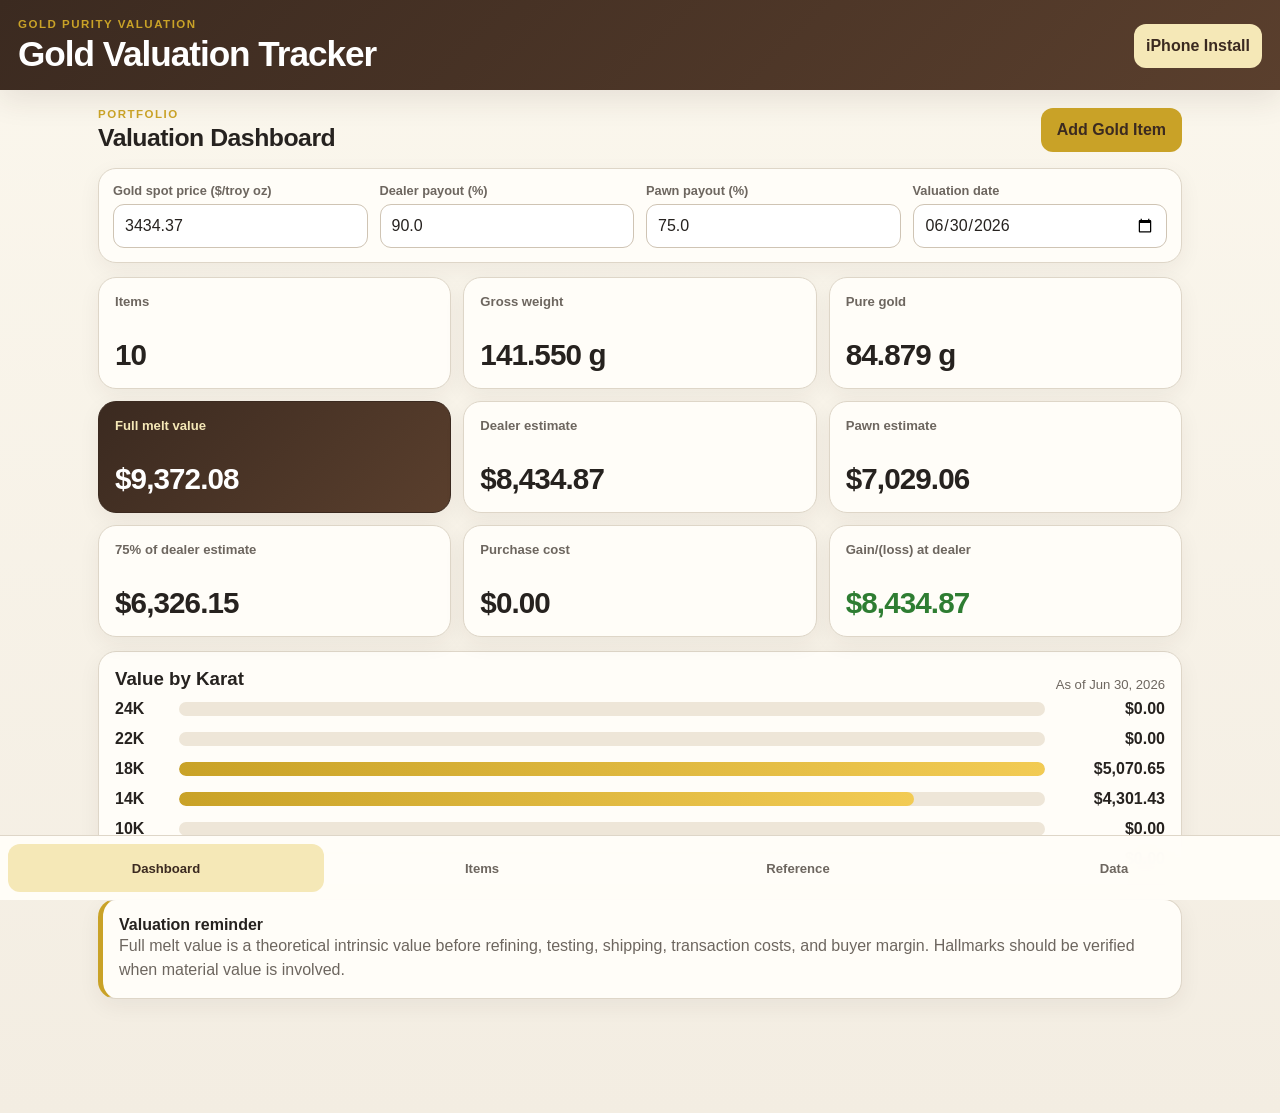
==== index.html @ 8923f3bc "Add files via upload" ====
<!DOCTYPE html>
<html lang="en">
<head>
  <meta charset="UTF-8">
  <meta name="viewport" content="width=device-width, initial-scale=1, viewport-fit=cover">
  <meta name="theme-color" content="#3b2a20">
  <meta name="apple-mobile-web-app-capable" content="yes">
  <meta name="apple-mobile-web-app-status-bar-style" content="black-translucent">
  <meta name="apple-mobile-web-app-title" content="Gold Tracker">
  <meta name="description" content="Interactive gold purity and investment valuation tracker.">
  <link rel="manifest" href="manifest.webmanifest">
  <link rel="apple-touch-icon" href="icons/apple-touch-icon.png">
  <link rel="icon" href="icons/icon-192.png">
  <link rel="stylesheet" href="styles.css">
  <title>Gold Valuation Tracker</title>
</head>
<body>
  <div class="app-shell">
    <header class="topbar">
      <div>
        <p class="eyebrow">Gold Purity Valuation</p>
        <h1>Gold Valuation Tracker</h1>
      </div>
      <button class="icon-button" id="installHelpBtn" aria-label="iPhone installation help">iPhone Install</button>
    </header>

    <nav class="tabbar" aria-label="Main navigation">
      <button class="tab active" data-tab="dashboard">Dashboard</button>
      <button class="tab" data-tab="items">Items</button>
      <button class="tab" data-tab="reference">Reference</button>
      <button class="tab" data-tab="data">Data</button>
    </nav>

    <main>
      <section class="panel active" id="dashboardPanel">
        <div class="section-heading">
          <div>
            <p class="eyebrow">Portfolio</p>
            <h2>Valuation Dashboard</h2>
          </div>
          <button class="primary-button" id="addFromDashboard">Add Gold Item</button>
        </div>

        <div class="settings-card card">
          <div class="field">
            <label for="spotPrice">Gold spot price ($/troy oz)</label>
            <input id="spotPrice" type="number" min="0" step="0.01" inputmode="decimal">
          </div>
          <div class="field">
            <label for="dealerPct">Dealer payout (%)</label>
            <input id="dealerPct" type="number" min="0" max="100" step="0.1" inputmode="decimal">
          </div>
          <div class="field">
            <label for="pawnPct">Pawn payout (%)</label>
            <input id="pawnPct" type="number" min="0" max="100" step="0.1" inputmode="decimal">
          </div>
          <div class="field">
            <label for="valuationDate">Valuation date</label>
            <input id="valuationDate" type="date">
          </div>
        </div>

        <div class="metric-grid">
          <article class="metric card">
            <span>Items</span><strong id="metricItems">0</strong>
          </article>
          <article class="metric card">
            <span>Gross weight</span><strong id="metricGross">0.000 g</strong>
          </article>
          <article class="metric card">
            <span>Pure gold</span><strong id="metricPure">0.000 g</strong>
          </article>
          <article class="metric card emphasis">
            <span>Full melt value</span><strong id="metricMelt">$0.00</strong>
          </article>
          <article class="metric card">
            <span>Dealer estimate</span><strong id="metricDealer">$0.00</strong>
          </article>
          <article class="metric card">
            <span>Pawn estimate</span><strong id="metricPawn">$0.00</strong>
          </article>
          <article class="metric card">
            <span>75% of dealer estimate</span><strong id="metricConservative">$0.00</strong>
          </article>
          <article class="metric card">
            <span>Purchase cost</span><strong id="metricCost">$0.00</strong>
          </article>
          <article class="metric card" id="gainCard">
            <span>Gain/(loss) at dealer</span><strong id="metricGain">$0.00</strong>
          </article>
        </div>

        <div class="card summary-card">
          <div class="card-title-row">
            <h3>Value by Karat</h3>
            <span id="summaryAsOf"></span>
          </div>
          <div id="karatBars" class="bar-list"></div>
        </div>

        <div class="card caution">
          <strong>Valuation reminder</strong>
          <p>Full melt value is a theoretical intrinsic value before refining, testing, shipping, transaction costs, and buyer margin. Hallmarks should be verified when material value is involved.</p>
        </div>
      </section>

      <section class="panel" id="itemsPanel">
        <div class="section-heading">
          <div>
            <p class="eyebrow">Ledger</p>
            <h2>Gold Items</h2>
          </div>
          <button class="primary-button" id="addItemBtn">Add Item</button>
        </div>

        <div class="filters card">
          <div class="field grow">
            <label for="searchItems">Search</label>
            <input id="searchItems" type="search" placeholder="Bracelet, ring, pendant…">
          </div>
          <div class="field">
            <label for="filterKarat">Karat</label>
            <select id="filterKarat">
              <option value="">All</option>
              <option>24K</option><option>22K</option><option>18K</option>
              <option>14K</option><option>10K</option><option>Custom</option>
            </select>
          </div>
          <div class="field">
            <label for="sortItems">Sort</label>
            <select id="sortItems">
              <option value="id">Item number</option>
              <option value="meltDesc">Melt value: high to low</option>
              <option value="weightDesc">Weight: high to low</option>
              <option value="karatDesc">Karat: high to low</option>
              <option value="description">Description</option>
            </select>
          </div>
        </div>

        <div id="itemsList" class="items-list"></div>
        <div id="emptyItems" class="empty-state hidden">
          <h3>No matching items</h3>
          <p>Add an item or adjust the filters.</p>
        </div>
      </section>

      <section class="panel" id="referencePanel">
        <div class="section-heading">
          <div>
            <p class="eyebrow">Purity & Rates</p>
            <h2>Reference Table</h2>
          </div>
        </div>
        <div class="card table-wrap">
          <table>
            <thead>
              <tr>
                <th>Karat</th><th>Purity</th><th>Hallmark</th>
                <th>Melt / g</th><th>Dealer / g</th><th>Pawn / g</th>
              </tr>
            </thead>
            <tbody id="referenceBody"></tbody>
          </table>
        </div>
        <div class="card formula-card">
          <h3>Intrinsic Valuation Formula</h3>
          <code>Net gold-bearing weight × purity × (spot price ÷ 31.1035)</code>
          <p>Deduct stones, springs, watch movements, clasps, and other non-gold components when appropriate.</p>
        </div>
        <div class="card">
          <h3>Verification Status</h3>
          <p><strong>Hallmark Only:</strong> marked purity but not independently verified.</p>
          <p><strong>Acid Tested:</strong> tested with an acid kit.</p>
          <p><strong>XRF Tested:</strong> analyzed using X-ray fluorescence equipment.</p>
        </div>
      </section>

      <section class="panel" id="dataPanel">
        <div class="section-heading">
          <div>
            <p class="eyebrow">Backup & Transfer</p>
            <h2>Data Management</h2>
          </div>
        </div>

        <div class="action-grid">
          <button class="action-card" id="exportJsonBtn">
            <strong>Export Backup</strong><span>Save all settings and items as JSON.</span>
          </button>
          <label class="action-card file-action">
            <strong>Import Backup</strong><span>Restore a JSON backup file.</span>
            <input id="importJsonInput" type="file" accept="application/json,.json">
          </label>
          <button class="action-card" id="exportCsvBtn">
            <strong>Export CSV</strong><span>Open the current ledger in Excel or Numbers.</span>
          </button>
          <button class="action-card" id="copySummaryBtn">
            <strong>Copy Summary</strong><span>Copy totals for a message, note, or email.</span>
          </button>
          <button class="action-card danger-outline" id="resetBtn">
            <strong>Reset to Completed Tracker</strong><span>Restore the 10 original items from the uploaded workbook.</span>
          </button>
        </div>

        <div class="card">
          <h3>Storage</h3>
          <p>This app automatically saves changes in the browser on this device. Export a backup before clearing Safari data or moving to another phone.</p>
          <p id="saveStatus" class="save-status">Saved locally.</p>
        </div>
      </section>
    </main>
  </div>

  <dialog id="itemDialog">
    <form method="dialog" id="itemForm">
      <div class="dialog-header">
        <div>
          <p class="eyebrow">Gold Item</p>
          <h2 id="dialogTitle">Add Item</h2>
        </div>
        <button type="button" class="close-button" id="closeDialogBtn" aria-label="Close">×</button>
      </div>
      <input type="hidden" id="itemId">

      <div class="form-grid">
        <div class="field full">
          <label for="itemDescription">Description</label>
          <input id="itemDescription" required maxlength="80" placeholder="Gold bracelet, necklace, ring…">
        </div>
        <div class="field">
          <label for="itemKarat">Karat</label>
          <select id="itemKarat" required>
            <option value="24K">24K</option><option value="22K">22K</option>
            <option value="18K">18K</option><option value="14K" selected>14K</option>
            <option value="10K">10K</option><option value="Custom">Custom</option>
          </select>
        </div>
        <div class="field">
          <label for="grossWeight">Gross weight (g)</label>
          <input id="grossWeight" type="number" required min="0" step="0.001" inputmode="decimal">
        </div>
        <div class="field">
          <label for="deduction">Non-gold deduction (g)</label>
          <input id="deduction" type="number" min="0" step="0.001" value="0" inputmode="decimal">
        </div>
        <div class="field" id="purityOverrideField">
          <label for="purityOverride">Purity override (%)</label>
          <input id="purityOverride" type="number" min="0" max="100" step="0.1" inputmode="decimal" placeholder="Required for Custom">
        </div>
        <div class="field">
          <label for="purchaseCost">Purchase cost ($)</label>
          <input id="purchaseCost" type="number" min="0" step="0.01" inputmode="decimal">
        </div>
        <div class="field">
          <label for="itemStatus">Verification status</label>
          <select id="itemStatus">
            <option>Unverified</option><option>Hallmark Only</option>
            <option>Acid Tested</option><option>XRF Tested</option>
            <option>Sold</option><option>Keep / Investment</option>
          </select>
        </div>
        <div class="field full">
          <label for="itemNotes">Hallmark / test notes</label>
          <textarea id="itemNotes" rows="3" maxlength="250" placeholder="585 hallmark, stones estimated at 3.5 g…"></textarea>
        </div>
      </div>

      <div class="preview-grid" aria-live="polite">
        <div><span>Net weight</span><strong id="previewNet">0.000 g</strong></div>
        <div><span>Pure gold</span><strong id="previewPure">0.000 g</strong></div>
        <div><span>Melt value</span><strong id="previewMelt">$0.00</strong></div>
        <div><span>Dealer estimate</span><strong id="previewDealer">$0.00</strong></div>
      </div>

      <div class="dialog-actions">
        <button type="button" class="secondary-button" id="cancelDialogBtn">Cancel</button>
        <button type="submit" class="primary-button">Save Item</button>
      </div>
    </form>
  </dialog>

  <dialog id="installDialog">
    <div class="dialog-header">
      <div>
        <p class="eyebrow">iPhone</p>
        <h2>Install on Home Screen</h2>
      </div>
      <button type="button" class="close-button" id="closeInstallBtn" aria-label="Close">×</button>
    </div>
    <ol class="install-steps">
      <li>Open the hosted app link in <strong>Safari</strong>.</li>
      <li>Tap the <strong>Share</strong> button.</li>
      <li>Scroll and select <strong>Add to Home Screen</strong>.</li>
      <li>Keep the name “Gold Tracker” and tap <strong>Add</strong>.</li>
    </ol>
    <p>The app will then open from its gold icon and continue working offline after its first successful load.</p>
  </dialog>

  <div id="toast" class="toast" role="status" aria-live="polite"></div>
  <script>window.DEFAULT_GOLD_STATE = {"version":1,"settings":{"spotPrice":3434.37,"dealerPct":0.9,"pawnPct":0.75,"gramsPerOz":31.1035,"valuationDate":"2026-06-30"},"items":[{"id":1,"description":"Gold Bracelet (Twisted)","karat":"18K","grossWeight":27.22,"deduction":0.0,"purityOverride":null,"purchaseCost":null,"notes":"","status":"Unverified"},{"id":2,"description":"Gold Bracelet (Link)","karat":"14K","grossWeight":21.59,"deduction":0.0,"purityOverride":null,"purchaseCost":null,"notes":"","status":"Unverified"},{"id":3,"description":"Gold Necklace (Smooth)","karat":"18K","grossWeight":16.48,"deduction":0.0,"purityOverride":null,"purchaseCost":null,"notes":"","status":"Unverified"},{"id":4,"description":"Gold Necklace (Braided)","karat":"14K","grossWeight":16.1,"deduction":0.0,"purityOverride":null,"purchaseCost":null,"notes":"","status":"Unverified"},{"id":5,"description":"Gold Necklace (TightLink)","karat":"18K","grossWeight":17.53,"deduction":0.0,"purityOverride":null,"purchaseCost":null,"notes":"","status":"Unverified"},{"id":6,"description":"Earrings (Twist)","karat":"14K","grossWeight":8.3,"deduction":0.0,"purityOverride":null,"purchaseCost":null,"notes":"","status":"Unverified"},{"id":7,"description":"Ring (Moon)","karat":"14K","grossWeight":11.26,"deduction":3.5,"purityOverride":null,"purchaseCost":null,"notes":"","status":"Unverified"},{"id":8,"description":"Pendant","karat":"14K","grossWeight":3.77,"deduction":1.5,"purityOverride":null,"purchaseCost":null,"notes":"","status":"Unverified"},{"id":9,"description":"Ring (Ruby)","karat":"14K","grossWeight":9.3,"deduction":4.0,"purityOverride":null,"purchaseCost":null,"notes":"","status":"Unverified"},{"id":10,"description":"Ring (Blue Stone)","karat":"14K","grossWeight":10.0,"deduction":4.5,"purityOverride":null,"purchaseCost":null,"notes":"","status":"Unverified"}]};</script>
  <script src="app.js"></script>
</body>
</html>
---- styles.css ----
:root {
  --brown: #3b2a20;
  --brown-2: #5a3f2d;
  --gold: #c9a227;
  --gold-light: #f5e8b7;
  --cream: #fbf7ed;
  --paper: #fffdf8;
  --ink: #26221f;
  --muted: #6d665f;
  --line: #ded6c8;
  --positive: #2e7d32;
  --negative: #b3261e;
  --shadow: 0 10px 30px rgba(59,42,32,.10);
  --safe-top: env(safe-area-inset-top, 0px);
  --safe-bottom: env(safe-area-inset-bottom, 0px);
}
* { box-sizing: border-box; }
html { background: var(--brown); }
body {
  margin: 0;
  min-height: 100vh;
  color: var(--ink);
  background: linear-gradient(180deg, var(--cream), #f3ede2);
  font-family: -apple-system, BlinkMacSystemFont, "Segoe UI", Roboto, Helvetica, Arial, sans-serif;
  -webkit-font-smoothing: antialiased;
}
button, input, select, textarea { font: inherit; }
button { -webkit-tap-highlight-color: transparent; }
.app-shell { min-height: 100vh; padding-bottom: calc(82px + var(--safe-bottom)); }
.topbar {
  padding: calc(18px + var(--safe-top)) 18px 16px;
  color: white;
  background: linear-gradient(135deg, var(--brown), var(--brown-2));
  display: flex;
  align-items: center;
  justify-content: space-between;
  gap: 12px;
  box-shadow: var(--shadow);
}
h1, h2, h3, p { margin-top: 0; }
h1 { margin-bottom: 0; font-size: clamp(1.45rem, 6vw, 2.2rem); letter-spacing: -.03em; }
h2 { margin-bottom: 0; font-size: 1.55rem; letter-spacing: -.02em; }
h3 { margin-bottom: 10px; }
.eyebrow {
  margin-bottom: 4px;
  color: var(--gold);
  font-size: .72rem;
  font-weight: 800;
  letter-spacing: .13em;
  text-transform: uppercase;
}
.icon-button, .primary-button, .secondary-button, .close-button {
  border: 0;
  border-radius: 12px;
  min-height: 44px;
  font-weight: 750;
  cursor: pointer;
}
.icon-button {
  padding: 9px 12px;
  color: var(--brown);
  background: var(--gold-light);
  white-space: nowrap;
}
.primary-button { padding: 11px 16px; color: var(--brown); background: var(--gold); }
.secondary-button { padding: 11px 16px; color: var(--brown); background: #eee5d7; }
.close-button { width: 44px; padding: 0; font-size: 2rem; color: var(--muted); background: transparent; }
.tabbar {
  position: fixed;
  z-index: 20;
  left: 0; right: 0; bottom: 0;
  display: grid;
  grid-template-columns: repeat(4, 1fr);
  padding: 8px 8px calc(8px + var(--safe-bottom));
  background: rgba(255,253,248,.96);
  border-top: 1px solid var(--line);
  backdrop-filter: blur(18px);
}
.tab {
  min-height: 48px;
  border: 0;
  border-radius: 12px;
  color: var(--muted);
  background: transparent;
  font-size: .82rem;
  font-weight: 750;
}
.tab.active { color: var(--brown); background: var(--gold-light); }
main { width: min(1120px, 100%); margin: 0 auto; padding: 18px; }
.panel { display: none; }
.panel.active { display: block; }
.section-heading {
  display: flex;
  align-items: end;
  justify-content: space-between;
  gap: 14px;
  margin-bottom: 16px;
}
.card {
  background: var(--paper);
  border: 1px solid var(--line);
  border-radius: 18px;
  box-shadow: 0 7px 22px rgba(59,42,32,.06);
}
.settings-card {
  display: grid;
  grid-template-columns: repeat(4, minmax(0, 1fr));
  gap: 12px;
  padding: 14px;
  margin-bottom: 14px;
}
.field { display: flex; flex-direction: column; gap: 6px; min-width: 0; }
.field.grow { flex: 1; }
.field.full { grid-column: 1 / -1; }
label { color: var(--muted); font-size: .8rem; font-weight: 750; }
input, select, textarea {
  width: 100%;
  min-height: 44px;
  border: 1px solid #cfc4b4;
  border-radius: 11px;
  padding: 10px 11px;
  color: var(--ink);
  background: white;
}
textarea { resize: vertical; }
input:focus, select:focus, textarea:focus {
  outline: 3px solid rgba(201,162,39,.22);
  border-color: var(--gold);
}
.metric-grid {
  display: grid;
  grid-template-columns: repeat(3, minmax(0, 1fr));
  gap: 12px;
  margin-bottom: 14px;
}
.metric { min-height: 112px; padding: 16px; display: flex; flex-direction: column; justify-content: space-between; }
.metric span { color: var(--muted); font-size: .82rem; font-weight: 700; }
.metric strong { font-size: clamp(1.25rem, 4vw, 1.85rem); letter-spacing: -.03em; }
.metric.emphasis { color: white; background: linear-gradient(135deg, var(--brown), var(--brown-2)); border-color: var(--brown); }
.metric.emphasis span { color: var(--gold-light); }
.summary-card, .formula-card, .caution { padding: 16px; margin-bottom: 14px; }
.card-title-row { display: flex; justify-content: space-between; gap: 10px; align-items: center; }
.card-title-row span { color: var(--muted); font-size: .82rem; }
.bar-list { display: grid; gap: 12px; }
.bar-row { display: grid; grid-template-columns: 54px 1fr 110px; gap: 10px; align-items: center; }
.bar-label { font-weight: 800; }
.bar-track { height: 14px; border-radius: 999px; background: #eee6d8; overflow: hidden; }
.bar-fill { height: 100%; min-width: 0; border-radius: inherit; background: linear-gradient(90deg, var(--gold), #f2cb54); }
.bar-value { text-align: right; font-variant-numeric: tabular-nums; font-weight: 750; }
.caution { border-left: 5px solid var(--gold); }
.caution p { margin-bottom: 0; color: var(--muted); line-height: 1.5; }
.filters {
  display: flex;
  align-items: end;
  gap: 12px;
  padding: 14px;
  margin-bottom: 14px;
}
.items-list { display: grid; gap: 12px; }
.item-card { padding: 16px; }
.item-header { display: flex; justify-content: space-between; align-items: start; gap: 12px; }
.item-title { margin: 0; font-size: 1.08rem; }
.item-subtitle { margin: 4px 0 0; color: var(--muted); font-size: .83rem; }
.badge {
  display: inline-flex; align-items: center; min-height: 28px; padding: 4px 9px;
  border-radius: 999px; color: var(--brown); background: var(--gold-light);
  font-size: .76rem; font-weight: 800;
}
.item-values {
  display: grid; grid-template-columns: repeat(4, minmax(0, 1fr));
  gap: 10px; margin-top: 14px;
}
.item-values div { padding: 10px; border-radius: 12px; background: var(--cream); }
.item-values span { display: block; color: var(--muted); font-size: .72rem; font-weight: 700; }
.item-values strong { display: block; margin-top: 4px; font-size: .96rem; }
.item-notes { margin: 12px 0 0; color: var(--muted); font-size: .84rem; line-height: 1.45; }
.item-actions { display: flex; gap: 8px; margin-top: 14px; }
.small-button {
  min-height: 40px; border: 1px solid var(--line); border-radius: 10px;
  padding: 8px 12px; color: var(--brown); background: white; font-weight: 750;
}
.small-button.danger { color: var(--negative); }
.empty-state { text-align: center; padding: 48px 20px; color: var(--muted); }
.hidden { display: none !important; }
.table-wrap { overflow-x: auto; }
table { width: 100%; border-collapse: collapse; min-width: 650px; }
th, td { padding: 12px; border-bottom: 1px solid var(--line); text-align: right; white-space: nowrap; }
th:first-child, td:first-child, th:nth-child(3), td:nth-child(3) { text-align: left; }
th { color: white; background: var(--brown); font-size: .78rem; }
.formula-card code {
  display: block; padding: 12px; border-radius: 10px; color: var(--brown); background: var(--gold-light);
  font-size: .93rem; white-space: normal;
}
.action-grid { display: grid; grid-template-columns: repeat(2, minmax(0, 1fr)); gap: 12px; margin-bottom: 14px; }
.action-card {
  min-height: 110px; padding: 16px; border: 1px solid var(--line); border-radius: 16px;
  text-align: left; color: var(--ink); background: var(--paper); box-shadow: 0 7px 22px rgba(59,42,32,.06);
  cursor: pointer;
}
.action-card strong, .action-card span { display: block; }
.action-card span { margin-top: 7px; color: var(--muted); line-height: 1.4; }
.file-action { position: relative; overflow: hidden; }
.file-action input { position: absolute; inset: 0; opacity: 0; cursor: pointer; }
.danger-outline { border-color: #e6b9b5; }
.save-status { margin-bottom: 0; color: var(--positive); font-weight: 700; }
dialog {
  width: min(720px, calc(100% - 24px));
  max-height: calc(100vh - 28px);
  border: 0; border-radius: 20px; padding: 0;
  color: var(--ink); background: var(--paper); box-shadow: 0 30px 80px rgba(0,0,0,.30);
}
dialog::backdrop { background: rgba(33,24,18,.62); backdrop-filter: blur(3px); }
#itemForm, #installDialog { padding: 18px; }
.dialog-header { display: flex; justify-content: space-between; align-items: start; gap: 12px; margin-bottom: 16px; }
.form-grid { display: grid; grid-template-columns: repeat(2, minmax(0, 1fr)); gap: 12px; }
.preview-grid {
  display: grid; grid-template-columns: repeat(4, minmax(0, 1fr));
  gap: 8px; margin-top: 16px; padding: 12px; border-radius: 14px; background: var(--cream);
}
.preview-grid span { display: block; color: var(--muted); font-size: .72rem; font-weight: 700; }
.preview-grid strong { display: block; margin-top: 4px; font-size: .95rem; }
.dialog-actions { display: flex; justify-content: flex-end; gap: 10px; margin-top: 18px; }
.install-steps { padding-left: 24px; line-height: 1.7; }
.toast {
  position: fixed; z-index: 50; left: 50%; bottom: calc(90px + var(--safe-bottom));
  transform: translate(-50%, 30px); opacity: 0; pointer-events: none;
  padding: 11px 15px; border-radius: 999px; color: white; background: var(--brown);
  box-shadow: var(--shadow); font-weight: 700; transition: .22s ease;
}
.toast.show { transform: translate(-50%, 0); opacity: 1; }
.positive { color: var(--positive) !important; }
.negative { color: var(--negative) !important; }

@media (max-width: 760px) {
  main { padding: 14px; }
  .topbar { align-items: flex-start; }
  .settings-card { grid-template-columns: repeat(2, minmax(0, 1fr)); }
  .metric-grid { grid-template-columns: repeat(2, minmax(0, 1fr)); }
  .filters { display: grid; grid-template-columns: 1fr 1fr; }
  .filters .grow { grid-column: 1 / -1; }
  .item-values { grid-template-columns: repeat(2, minmax(0, 1fr)); }
  .preview-grid { grid-template-columns: repeat(2, minmax(0, 1fr)); }
}
@media (max-width: 430px) {
  .icon-button { font-size: .75rem; padding-inline: 9px; }
  .section-heading { align-items: center; }
  .section-heading .primary-button { padding-inline: 12px; }
  .settings-card { grid-template-columns: 1fr 1fr; }
  .metric { min-height: 100px; padding: 13px; }
  .bar-row { grid-template-columns: 45px 1fr 90px; }
  .action-grid { grid-template-columns: 1fr; }
  .form-grid { grid-template-columns: 1fr; }
  .field.full { grid-column: auto; }
  .dialog-actions > * { flex: 1; }
}
@media print {
  .topbar, .tabbar, .section-heading button, .filters, .item-actions, .caution { display: none !important; }
  .app-shell { padding: 0; }
  main { width: 100%; padding: 0; }
  .panel { display: none !important; }
  #dashboardPanel.active { display: block !important; }
  body { background: white; }
  .card { box-shadow: none; break-inside: avoid; }
}
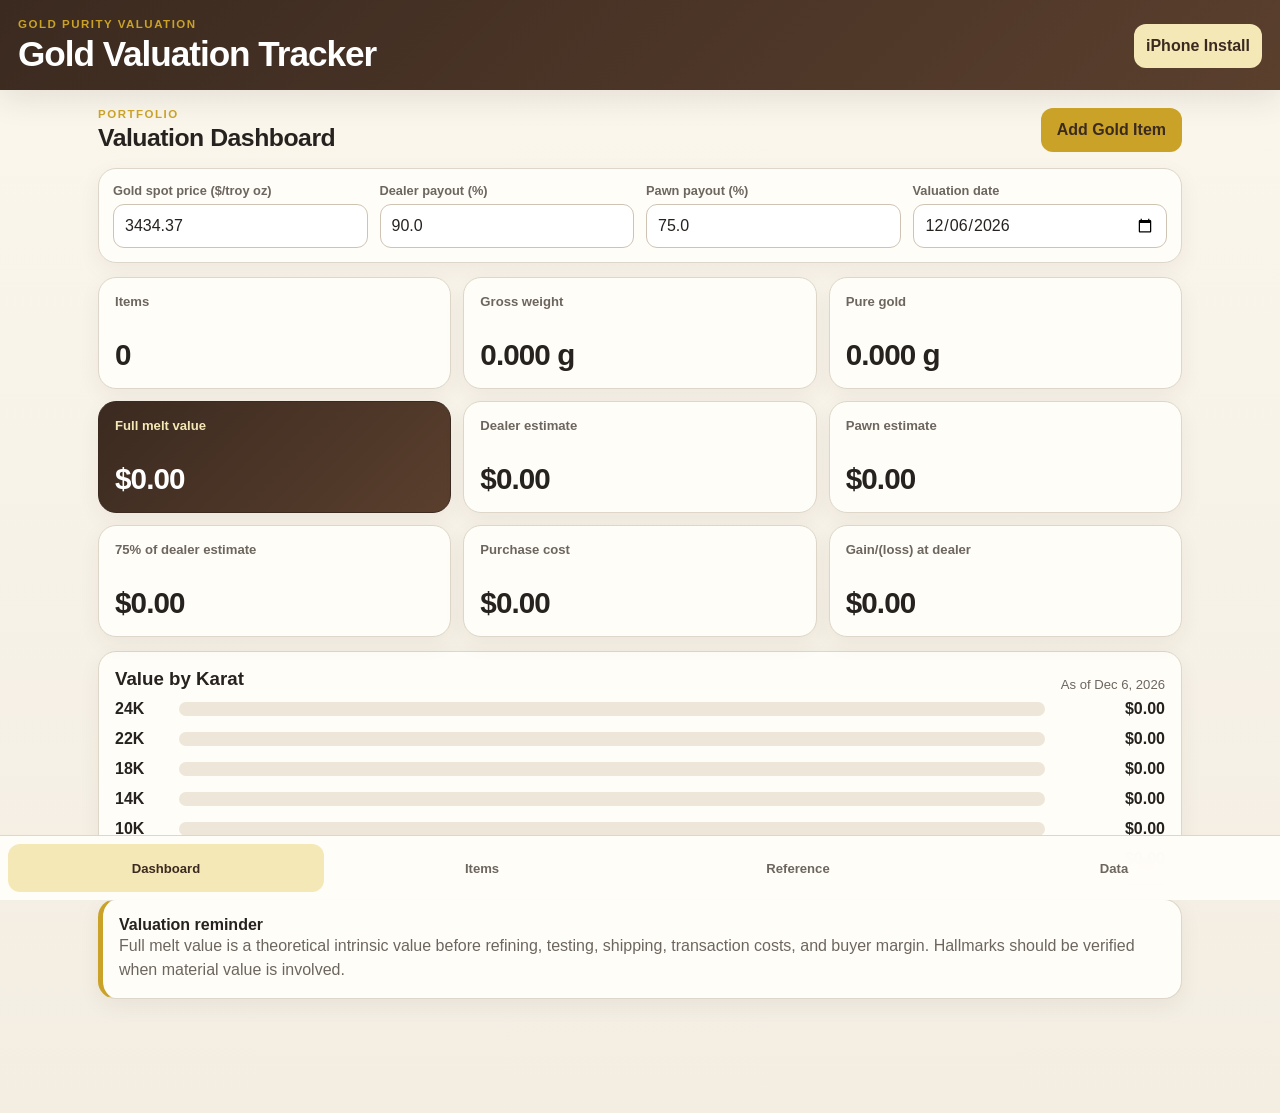
==== commit 49c34445: "Add files via upload" ====
--- a/index.html
+++ b/index.html
@@ -199,13 +199,13 @@
             <strong>Copy Summary</strong><span>Copy totals for a message, note, or email.</span>
           </button>
           <button class="action-card danger-outline" id="resetBtn">
-            <strong>Reset to Completed Tracker</strong><span>Restore the 10 original items from the uploaded workbook.</span>
+            <strong>Clear All Data</strong><span>Remove every saved item and return the app to a blank tracker.</span>
           </button>
         </div>
 
         <div class="card">
           <h3>Storage</h3>
-          <p>This app automatically saves changes in the browser on this device. Export a backup before clearing Safari data or moving to another phone.</p>
+          <p>This app automatically saves each user’s entries only in the browser on that device. Export a backup before clearing Safari data, replacing the phone, or moving to another device.</p>
           <p id="saveStatus" class="save-status">Saved locally.</p>
         </div>
       </section>
@@ -298,7 +298,7 @@
   </dialog>
 
   <div id="toast" class="toast" role="status" aria-live="polite"></div>
-  <script>window.DEFAULT_GOLD_STATE = {"version":1,"settings":{"spotPrice":3434.37,"dealerPct":0.9,"pawnPct":0.75,"gramsPerOz":31.1035,"valuationDate":"2026-06-30"},"items":[{"id":1,"description":"Gold Bracelet (Twisted)","karat":"18K","grossWeight":27.22,"deduction":0.0,"purityOverride":null,"purchaseCost":null,"notes":"","status":"Unverified"},{"id":2,"description":"Gold Bracelet (Link)","karat":"14K","grossWeight":21.59,"deduction":0.0,"purityOverride":null,"purchaseCost":null,"notes":"","status":"Unverified"},{"id":3,"description":"Gold Necklace (Smooth)","karat":"18K","grossWeight":16.48,"deduction":0.0,"purityOverride":null,"purchaseCost":null,"notes":"","status":"Unverified"},{"id":4,"description":"Gold Necklace (Braided)","karat":"14K","grossWeight":16.1,"deduction":0.0,"purityOverride":null,"purchaseCost":null,"notes":"","status":"Unverified"},{"id":5,"description":"Gold Necklace (TightLink)","karat":"18K","grossWeight":17.53,"deduction":0.0,"purityOverride":null,"purchaseCost":null,"notes":"","status":"Unverified"},{"id":6,"description":"Earrings (Twist)","karat":"14K","grossWeight":8.3,"deduction":0.0,"purityOverride":null,"purchaseCost":null,"notes":"","status":"Unverified"},{"id":7,"description":"Ring (Moon)","karat":"14K","grossWeight":11.26,"deduction":3.5,"purityOverride":null,"purchaseCost":null,"notes":"","status":"Unverified"},{"id":8,"description":"Pendant","karat":"14K","grossWeight":3.77,"deduction":1.5,"purityOverride":null,"purchaseCost":null,"notes":"","status":"Unverified"},{"id":9,"description":"Ring (Ruby)","karat":"14K","grossWeight":9.3,"deduction":4.0,"purityOverride":null,"purchaseCost":null,"notes":"","status":"Unverified"},{"id":10,"description":"Ring (Blue Stone)","karat":"14K","grossWeight":10.0,"deduction":4.5,"purityOverride":null,"purchaseCost":null,"notes":"","status":"Unverified"}]};</script>
+  <script>window.DEFAULT_GOLD_STATE = {"version":2,"settings":{"spotPrice":3434.37,"dealerPct":0.9,"pawnPct":0.75,"gramsPerOz":31.1035,"valuationDate":""},"items":[]};</script>
   <script src="app.js"></script>
 </body>
 </html>
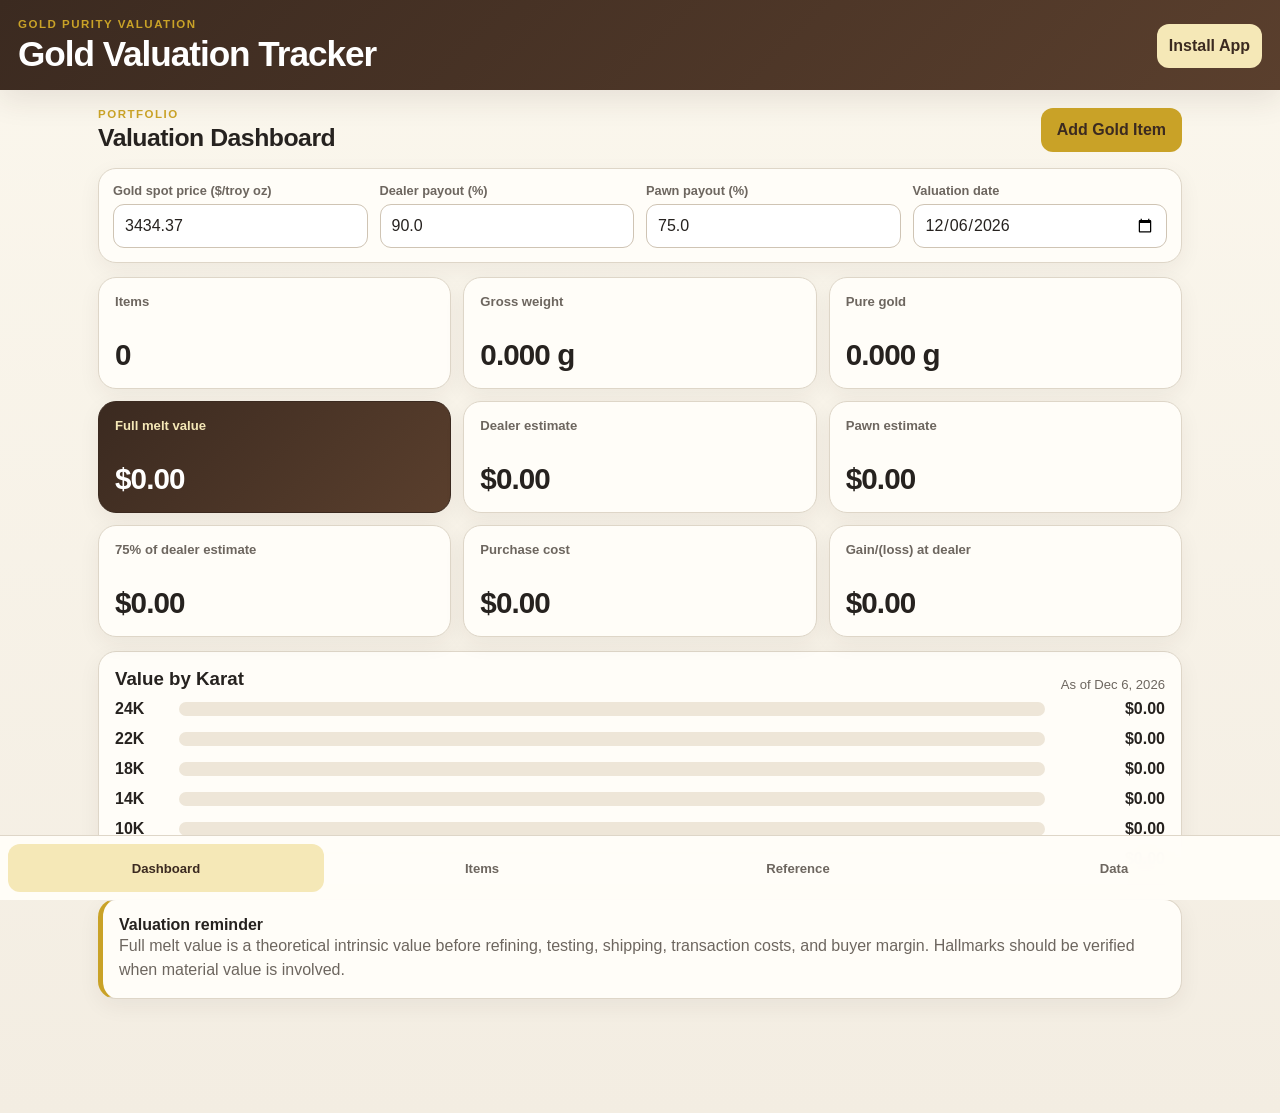
==== commit fda9f3cf: "Add files via upload" ====
--- a/index.html
+++ b/index.html
@@ -8,10 +8,10 @@
   <meta name="apple-mobile-web-app-status-bar-style" content="black-translucent">
   <meta name="apple-mobile-web-app-title" content="Gold Tracker">
   <meta name="description" content="Interactive gold purity and investment valuation tracker.">
-  <link rel="manifest" href="manifest.webmanifest">
-  <link rel="apple-touch-icon" href="icons/apple-touch-icon.png">
-  <link rel="icon" href="icons/icon-192.png">
-  <link rel="stylesheet" href="styles.css">
+  <link rel="manifest" href="manifest.webmanifest?v=4.1.0">
+  <link rel="apple-touch-icon" href="icons/apple-touch-icon.png?v=4.1.0">
+  <link rel="icon" href="icons/icon-192.png?v=4.1.0">
+  <link rel="stylesheet" href="styles.css?v=4.1.0">
   <title>Gold Valuation Tracker</title>
 </head>
 <body>
@@ -21,7 +21,7 @@
         <p class="eyebrow">Gold Purity Valuation</p>
         <h1>Gold Valuation Tracker</h1>
       </div>
-      <button class="icon-button" id="installHelpBtn" aria-label="iPhone installation help">iPhone Install</button>
+      <button class="icon-button" id="installHelpBtn" aria-label="installation help">Install App</button>
     </header>
 
     <nav class="tabbar" aria-label="Main navigation">
@@ -140,8 +140,8 @@
 
         <div id="itemsList" class="items-list"></div>
         <div id="emptyItems" class="empty-state hidden">
-          <h3>No matching items</h3>
-          <p>Add an item or adjust the filters.</p>
+          <h3>No gold items entered</h3>
+          <p>The calculator is blank. Tap Add Item to begin.</p>
         </div>
       </section>
 
@@ -192,6 +192,16 @@
             <strong>Import Backup</strong><span>Restore a JSON backup file.</span>
             <input id="importJsonInput" type="file" accept="application/json,.json">
           </label>
+          <label class="action-card file-action" id="importDataCard">
+            <strong>Import CSV / Excel</strong><span>Add gold items from .csv, .xlsx, or .xls files.</span>
+            <input id="importDataInput" type="file" accept=".csv,.xlsx,.xls,text/csv,application/vnd.ms-excel,application/vnd.openxmlformats-officedocument.spreadsheetml.sheet">
+          </label>
+          <button class="action-card" id="downloadCsvTemplateBtn">
+            <strong>CSV Import Template</strong><span>Download a correctly labeled blank CSV template.</span>
+          </button>
+          <button class="action-card" id="downloadExcelTemplateBtn">
+            <strong>Excel Import Template</strong><span>Download a correctly labeled blank Excel template.</span>
+          </button>
           <button class="action-card" id="exportCsvBtn">
             <strong>Export CSV</strong><span>Open the current ledger in Excel or Numbers.</span>
           </button>
@@ -199,13 +209,13 @@
             <strong>Copy Summary</strong><span>Copy totals for a message, note, or email.</span>
           </button>
           <button class="action-card danger-outline" id="resetBtn">
-            <strong>Clear All Data</strong><span>Remove every saved item and return the app to a blank tracker.</span>
+            <strong>Clear All Data</strong><span>Remove every item saved by this app on this device and return to a blank tracker.</span>
           </button>
         </div>
 
         <div class="card">
           <h3>Storage</h3>
-          <p>This app automatically saves each user’s entries only in the browser on that device. Export a backup before clearing Safari data, replacing the phone, or moving to another device.</p>
+          <p>This app automatically saves each user’s entries in the browser on that user’s device. No gold items are preloaded or shared with other users. Export a backup before clearing Safari data or moving to another phone.</p>
           <p id="saveStatus" class="save-status">Saved locally.</p>
         </div>
       </section>
@@ -280,25 +290,61 @@
     </form>
   </dialog>
 
+
+  <dialog id="importDialog">
+    <div class="dialog-header">
+      <div>
+        <p class="eyebrow">Spreadsheet Import</p>
+        <h2>Review Imported Items</h2>
+      </div>
+      <button type="button" class="close-button" id="closeImportBtn" aria-label="Close">×</button>
+    </div>
+    <p id="importFileName" class="import-file-name"></p>
+    <p id="importSummary" class="import-summary"></p>
+    <div class="import-mode" role="group" aria-label="Import mode">
+      <label><input type="radio" name="importMode" id="importModeAppend" value="append" checked> Add to existing items</label>
+      <label><input type="radio" name="importMode" id="importModeReplace" value="replace"> Replace existing items</label>
+    </div>
+    <div class="table-wrap import-preview-wrap">
+      <table class="import-preview-table">
+        <thead><tr><th>Description</th><th>Karat</th><th>Gross Weight</th><th>Deduction</th><th>Cost</th></tr></thead>
+        <tbody id="importPreviewBody"></tbody>
+      </table>
+    </div>
+    <div id="importErrors" class="import-errors hidden"></div>
+    <div class="dialog-actions">
+      <button type="button" class="secondary-button" id="cancelImportBtn">Cancel</button>
+      <button type="button" class="primary-button" id="confirmImportBtn">Import Items</button>
+    </div>
+  </dialog>
+
   <dialog id="installDialog">
     <div class="dialog-header">
       <div>
-        <p class="eyebrow">iPhone</p>
-        <h2>Install on Home Screen</h2>
+        <p class="eyebrow">Install</p>
+        <h2>Install Gold Tracker</h2>
       </div>
       <button type="button" class="close-button" id="closeInstallBtn" aria-label="Close">×</button>
     </div>
+    <h3>iPhone or iPad</h3>
     <ol class="install-steps">
       <li>Open the hosted app link in <strong>Safari</strong>.</li>
-      <li>Tap the <strong>Share</strong> button.</li>
-      <li>Scroll and select <strong>Add to Home Screen</strong>.</li>
+      <li>Tap <strong>Share</strong>, then <strong>Add to Home Screen</strong>.</li>
       <li>Keep the name “Gold Tracker” and tap <strong>Add</strong>.</li>
     </ol>
-    <p>The app will then open from its gold icon and continue working offline after its first successful load.</p>
+    <h3>Android</h3>
+    <ol class="install-steps">
+      <li>Open the hosted app link in <strong>Chrome</strong>.</li>
+      <li>Open the browser menu and choose <strong>Install app</strong> or <strong>Add to Home screen</strong>.</li>
+    </ol>
+    <h3>Desktop</h3>
+    <p>Use the install icon in the browser address bar when available, or continue using the app in the browser.</p>
+    <p>The installed app opens from its gold icon and can continue working offline after its first successful load.</p>
   </dialog>
 
   <div id="toast" class="toast" role="status" aria-live="polite"></div>
-  <script>window.DEFAULT_GOLD_STATE = {"version":2,"settings":{"spotPrice":3434.37,"dealerPct":0.9,"pawnPct":0.75,"gramsPerOz":31.1035,"valuationDate":""},"items":[]};</script>
-  <script src="app.js"></script>
+  <script>window.DEFAULT_GOLD_STATE = {"version":4,"settings":{"spotPrice":3434.37,"dealerPct":0.9,"pawnPct":0.75,"gramsPerOz":31.1035,"valuationDate":""},"items":[]};</script>
+  <script src="vendor/xlsx.full.min.js?v=4.1.0"></script>
+  <script src="app.js?v=4.1.0"></script>
 </body>
 </html>
--- a/styles.css
+++ b/styles.css
@@ -263,3 +263,21 @@
   body { background: white; }
   .card { box-shadow: none; break-inside: avoid; }
 }
+
+
+/* Version 4 spreadsheet import */
+#importDialog { padding: 18px; }
+.import-file-name { margin-bottom: 4px; font-weight: 800; word-break: break-word; }
+.import-summary { margin-bottom: 14px; color: var(--muted); }
+.import-mode { display: flex; flex-wrap: wrap; gap: 10px 20px; margin-bottom: 14px; padding: 12px; border-radius: 12px; background: var(--cream); }
+.import-mode label { display: flex; align-items: center; gap: 8px; color: var(--ink); font-size: .9rem; }
+.import-mode input { width: 20px; min-height: 20px; height: 20px; margin: 0; }
+.import-preview-wrap { max-height: 300px; margin-bottom: 12px; border: 1px solid var(--line); border-radius: 12px; }
+.import-preview-table { min-width: 620px; }
+.import-preview-table th, .import-preview-table td { padding: 9px 10px; font-size: .82rem; }
+.import-errors { max-height: 150px; overflow: auto; margin: 10px 0; padding: 12px; border-left: 4px solid var(--negative); border-radius: 8px; color: #6f211c; background: #fff0ee; font-size: .84rem; line-height: 1.45; }
+.import-errors ul { margin: 7px 0 0; padding-left: 20px; }
+@media (max-width: 430px) {
+  #importDialog { width: calc(100% - 16px); max-height: calc(100vh - 16px); padding: 14px; }
+  .import-mode { display: grid; }
+}
